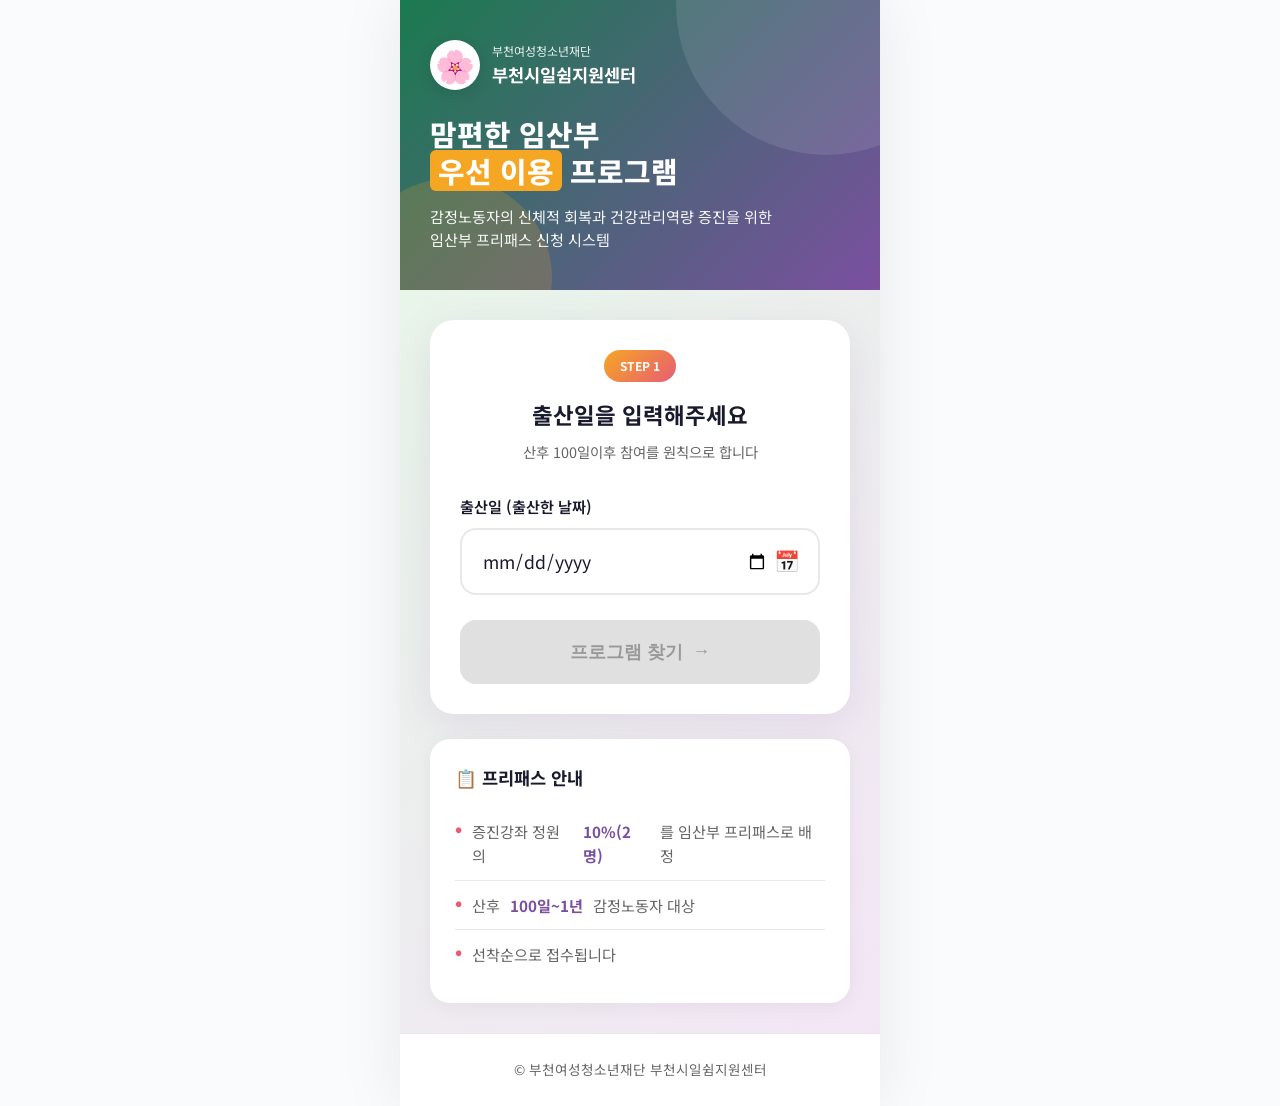
==== index.html @ 2719b1e2 "Add files via upload" ====
<!DOCTYPE html>
<html lang="ko">
<head>
    <meta charset="UTF-8">
    <meta name="viewport" content="width=device-width, initial-scale=1.0">
    <title>부천시일쉼지원센터 - 임산부 프리패스</title>
    <link rel="stylesheet" href="style.css">
    <link href="https://fonts.googleapis.com/css2?family=Noto+Sans+KR:wght@400;500;700;800&display=swap" rel="stylesheet">
</head>
<body>
    <div class="container">
        <!-- 헤더 -->
        <header class="main-header">
            <div class="logo-section">
                <div class="foundation-logo">
                    <span class="logo-icon">🌸</span>
                    <div class="logo-text">
                        <small>부천여성청소년재단</small>
                        <strong>부천시일쉼지원센터</strong>
                    </div>
                </div>
            </div>
            <h1>맘편한 임산부<br><span class="highlight">우선 이용</span> 프로그램</h1>
            <p class="subtitle">감정노동자의 신체적 회복과 건강관리역량 증진을 위한<br>임산부 프리패스 신청 시스템</p>
        </header>

        <!-- 메인 입력 -->
        <main>
            <div class="input-card">
                <div class="card-header">
                    <span class="badge">STEP 1</span>
                    <h2>출산일을 입력해주세요</h2>
                    <p class="desc">산후 100일이후 참여를 원칙으로 합니다</p>
                </div>

                <div class="date-input-group">
                    <label>출산일 (출산한 날짜)</label>
                    <input type="date" id="birthDate" class="date-input">
                    <span class="input-icon">📅</span>
                </div>

                <div id="calculated-info" class="calculated-info hidden">
                    <div class="info-box">
                        <span class="label">현재 기준 경과일</span>
                        <span class="value" id="elapsedDays">-</span>
                    </div>
                    <div class="status-message" id="statusMessage"></div>
                </div>

                <button onclick="findPrograms()" class="btn-primary" id="submitBtn" disabled>
                    <span>프로그램 찾기</span>
                    <span class="arrow">→</span>
                </button>
            </div>

            <!-- 안내사항 -->
            <div class="info-section">
                <h3>📋 프리패스 안내</h3>
                <ul class="info-list">
                    <li>증진강좌 정원의 <strong>10%(2명)</strong>를 임산부 프리패스로 배정</li>
                    <li>산후 <strong>100일~1년</strong> 감정노동자 대상</li>
                    <li>선착순으로 접수됩니다</li>
                </ul>
            </div>
        </main>

        <footer>
            <p>© 부천여성청소년재단 부천시일쉼지원센터</p>
        </footer>
    </div>

    <script src="data.js"></script>
    <script src="app.js"></script>
</body>
</html>
---- style.css ----
:root {
    /* 부천여성청소년재단 공식 컬러 */
    --primary-green: #1B7A4F;
    --primary-purple: #7B4FA0;
    --accent-orange: #F5A623;
    --accent-pink: #E85D75;
    --accent-coral: #FF6B8A;

    /* 그라데이션 */
    --gradient-main: linear-gradient(135deg, #1B7A4F 0%, #7B4FA0 100%);
    --gradient-light: linear-gradient(135deg, #E8F5E9 0%, #F3E5F5 100%);
    --gradient-warm: linear-gradient(135deg, #F5A623 0%, #E85D75 100%);

    /* 배경 */
    --bg-light: #FAFBFC;
    --white: #FFFFFF;
    --text-dark: #1A1A2E;
    --text-gray: #666666;
    --border-light: #E8E8E8;
}

* {
    margin: 0;
    padding: 0;
    box-sizing: border-box;
}

body {
    font-family: 'Noto Sans KR', -apple-system, BlinkMacSystemFont, sans-serif;
    background: var(--bg-light);
    color: var(--text-dark);
    line-height: 1.6;
    min-height: 100vh;
}

.container {
    max-width: 480px;
    margin: 0 auto;
    min-height: 100vh;
    display: flex;
    flex-direction: column;
    background: var(--white);
    box-shadow: 0 0 60px rgba(0,0,0,0.08);
}

/* 헤더 */
.main-header {
    background: var(--gradient-main);
    color: var(--white);
    padding: 40px 30px;
    position: relative;
    overflow: hidden;
}

.main-header::before {
    content: '';
    position: absolute;
    top: -50%;
    right: -20%;
    width: 300px;
    height: 300px;
    background: rgba(255,255,255,0.1);
    border-radius: 50%;
}

.main-header::after {
    content: '';
    position: absolute;
    bottom: -30%;
    left: -10%;
    width: 200px;
    height: 200px;
    background: rgba(245,166,35,0.2);
    border-radius: 50%;
}

.foundation-logo {
    display: flex;
    align-items: center;
    gap: 12px;
    margin-bottom: 25px;
    position: relative;
    z-index: 1;
}

.logo-icon {
    font-size: 2rem;
    background: var(--white);
    width: 50px;
    height: 50px;
    border-radius: 50%;
    display: flex;
    align-items: center;
    justify-content: center;
    box-shadow: 0 4px 15px rgba(0,0,0,0.1);
}

.logo-text {
    display: flex;
    flex-direction: column;
}

.logo-text small {
    font-size: 0.75rem;
    opacity: 0.9;
    font-weight: 400;
}

.logo-text strong {
    font-size: 1.1rem;
    font-weight: 700;
}

.main-header h1 {
    font-size: 1.8rem;
    font-weight: 800;
    line-height: 1.3;
    margin-bottom: 15px;
    position: relative;
    z-index: 1;
}

.highlight {
    background: var(--accent-orange);
    padding: 0 8px;
    border-radius: 6px;
    color: var(--white);
}

.subtitle {
    font-size: 0.95rem;
    opacity: 0.95;
    line-height: 1.5;
    position: relative;
    z-index: 1;
}

/* 메인 입력 카드 */
main {
    flex: 1;
    padding: 30px;
    background: var(--gradient-light);
    min-height: 400px;
}

.input-card {
    background: var(--white);
    border-radius: 24px;
    padding: 30px;
    box-shadow: 0 10px 40px rgba(123,79,160,0.12);
    margin-bottom: 25px;
}

.card-header {
    text-align: center;
    margin-bottom: 30px;
}

.badge {
    display: inline-block;
    background: var(--gradient-warm);
    color: var(--white);
    padding: 6px 16px;
    border-radius: 20px;
    font-size: 0.75rem;
    font-weight: 700;
    margin-bottom: 15px;
}

.card-header h2 {
    font-size: 1.4rem;
    color: var(--text-dark);
    margin-bottom: 8px;
}

.card-header .desc {
    color: var(--text-gray);
    font-size: 0.9rem;
}

/* 날짜 입력 */
.date-input-group {
    position: relative;
    margin-bottom: 25px;
}

.date-input-group label {
    display: block;
    font-weight: 600;
    margin-bottom: 10px;
    color: var(--text-dark);
    font-size: 0.95rem;
}

.date-input {
    width: 100%;
    padding: 18px 50px 18px 20px;
    border: 2px solid var(--border-light);
    border-radius: 16px;
    font-size: 1.1rem;
    font-family: inherit;
    color: var(--text-dark);
    background: var(--white);
    transition: all 0.3s;
    cursor: pointer;
}

.date-input:focus {
    outline: none;
    border-color: var(--primary-purple);
    box-shadow: 0 0 0 4px rgba(123,79,160,0.1);
}

.input-icon {
    position: absolute;
    right: 20px;
    bottom: 18px;
    font-size: 1.3rem;
    pointer-events: none;
}

/* 계산된 정보 */
.calculated-info {
    background: var(--gradient-light);
    border-radius: 16px;
    padding: 20px;
    margin-bottom: 25px;
    border: 2px solid transparent;
    transition: all 0.3s;
}

.calculated-info:not(.hidden) {
    border-color: var(--primary-green);
    animation: slideDown 0.3s ease;
}

@keyframes slideDown {
    from {
        opacity: 0;
        transform: translateY(-10px);
    }
    to {
        opacity: 1;
        transform: translateY(0);
    }
}

.calculated-info.hidden {
    display: none;
}

.info-box {
    display: flex;
    justify-content: space-between;
    align-items: center;
    margin-bottom: 15px;
}

.info-box .label {
    font-size: 0.9rem;
    color: var(--text-gray);
}

.info-box .value {
    font-size: 1.3rem;
    font-weight: 800;
    color: var(--primary-purple);
}

.status-message {
    padding: 12px 16px;
    border-radius: 12px;
    font-size: 0.9rem;
    font-weight: 600;
    text-align: center;
}

.status-message.eligible {
    background: #E8F5E9;
    color: var(--primary-green);
}

.status-message.not-eligible {
    background: #FFEBEE;
    color: #C62828;
}

/* 버튼 */
.btn-primary {
    width: 100%;
    padding: 20px;
    background: var(--gradient-main);
    color: var(--white);
    border: none;
    border-radius: 16px;
    font-size: 1.1rem;
    font-weight: 700;
    cursor: pointer;
    display: flex;
    align-items: center;
    justify-content: center;
    gap: 10px;
    transition: all 0.3s;
    box-shadow: 0 8px 25px rgba(27,122,79,0.3);
}

.btn-primary:hover:not(:disabled) {
    transform: translateY(-3px);
    box-shadow: 0 12px 35px rgba(27,122,79,0.4);
}

.btn-primary:disabled {
    background: #E0E0E0;
    color: #999;
    cursor: not-allowed;
    box-shadow: none;
}

.btn-primary .arrow {
    transition: transform 0.3s;
}

.btn-primary:hover:not(:disabled) .arrow {
    transform: translateX(5px);
}

/* 안내 섹션 */
.info-section {
    background: var(--white);
    border-radius: 20px;
    padding: 25px;
    box-shadow: 0 4px 20px rgba(0,0,0,0.05);
}

.info-section h3 {
    font-size: 1.1rem;
    margin-bottom: 15px;
    color: var(--text-dark);
    display: flex;
    align-items: center;
    gap: 8px;
}

.info-list {
    list-style: none;
}

.info-list li {
    padding: 12px 0;
    border-bottom: 1px solid var(--border-light);
    font-size: 0.95rem;
    color: var(--text-gray);
    display: flex;
    align-items: flex-start;
    gap: 10px;
}

.info-list li:last-child {
    border-bottom: none;
}

.info-list li::before {
    content: '•';
    color: var(--accent-pink);
    font-weight: bold;
    font-size: 1.2rem;
    line-height: 1;
}

.info-list strong {
    color: var(--primary-purple);
    font-weight: 700;
}

/* 푸터 */
footer {
    background: var(--white);
    padding: 25px;
    text-align: center;
    border-top: 1px solid var(--border-light);
}

footer p {
    font-size: 0.85rem;
    color: var(--text-gray);
}

/* 결과 페이지 스타일 */
.results-header {
    background: var(--gradient-main);
    color: var(--white);
    padding: 30px;
    position: relative;
}

.back-btn {
    background: rgba(255,255,255,0.2);
    border: none;
    color: var(--white);
    padding: 10px 20px;
    border-radius: 25px;
    font-size: 0.9rem;
    cursor: pointer;
    margin-bottom: 20px;
    display: inline-flex;
    align-items: center;
    gap: 8px;
    transition: all 0.3s;
}

.back-btn:hover {
    background: rgba(255,255,255,0.3);
}

.results-info {
    background: rgba(255,255,255,0.15);
    border-radius: 16px;
    padding: 20px;
    margin-top: 20px;
    backdrop-filter: blur(10px);
}

.results-info h2 {
    font-size: 1.3rem;
    margin-bottom: 10px;
}

.elapsed-badge {
    display: inline-block;
    background: var(--accent-orange);
    color: var(--white);
    padding: 8px 16px;
    border-radius: 20px;
    font-size: 0.9rem;
    font-weight: 700;
}

/* 프로그램 카드 */
.programs-container {
    padding: 25px;
    background: var(--gradient-light);
    min-height: 400px;
}

.program-card {
    background: var(--white);
    border-radius: 24px;
    padding: 25px;
    margin-bottom: 20px;
    box-shadow: 0 8px 30px rgba(0,0,0,0.08);
    position: relative;
    overflow: hidden;
    transition: all 0.3s;
}

.program-card::before {
    content: '';
    position: absolute;
    top: 0;
    left: 0;
    width: 5px;
    height: 100%;
    background: var(--gradient-main);
}

.program-card.available::before {
    background: var(--primary-green);
}

.program-card.unavailable::before {
    background: #E0E0E0;
}

.program-card.available {
    border: 2px solid var(--primary-green);
    box-shadow: 0 8px 30px rgba(27,122,79,0.15);
}

.program-header {
    display: flex;
    justify-content: space-between;
    align-items: flex-start;
    margin-bottom: 15px;
}

.program-number {
    background: var(--gradient-main);
    color: var(--white);
    width: 32px;
    height: 32px;
    border-radius: 50%;
    display: flex;
    align-items: center;
    justify-content: center;
    font-size: 0.85rem;
    font-weight: 700;
}

.status-tag {
    padding: 6px 14px;
    border-radius: 20px;
    font-size: 0.8rem;
    font-weight: 700;
}

.status-tag.available {
    background: #E8F5E9;
    color: var(--primary-green);
}

.status-tag.unavailable {
    background: #EEEEEE;
    color: #999;
}

.program-title {
    font-size: 1.25rem;
    font-weight: 700;
    color: var(--text-dark);
    margin-bottom: 8px;
    line-height: 1.3;
}

.program-subtitle {
    color: var(--text-gray);
    font-size: 0.9rem;
    margin-bottom: 20px;
}

/* 상세 정보 그리드 */
.details-grid {
    display: grid;
    grid-template-columns: 1fr 1fr;
    gap: 15px;
    margin-bottom: 20px;
}

.detail-item {
    background: #F8F9FA;
    padding: 15px;
    border-radius: 12px;
}

.detail-item.full-width {
    grid-column: 1 / -1;
}

.detail-label {
    font-size: 0.8rem;
    color: var(--text-gray);
    margin-bottom: 5px;
    display: flex;
    align-items: center;
    gap: 5px;
}

.detail-value {
    font-size: 0.95rem;
    font-weight: 600;
    color: var(--text-dark);
}

.detail-value.highlight {
    color: var(--accent-pink);
    font-weight: 700;
}

/* 프리패스 정보 */
.freepass-info {
    background: var(--gradient-warm);
    color: var(--white);
    padding: 15px;
    border-radius: 12px;
    margin-bottom: 20px;
    display: flex;
    align-items: center;
    gap: 12px;
}

.freepass-icon {
    font-size: 1.5rem;
}

.freepass-text {
    flex: 1;
}

.freepass-label {
    font-size: 0.85rem;
    opacity: 0.95;
}

.freepass-value {
    font-size: 1.1rem;
    font-weight: 700;
}

/* 신청 버튼 */
.apply-btn {
    display: block;
    width: 100%;
    padding: 18px;
    background: var(--gradient-main);
    color: var(--white);
    text-align: center;
    text-decoration: none;
    border-radius: 14px;
    font-weight: 700;
    font-size: 1rem;
    transition: all 0.3s;
    box-shadow: 0 6px 20px rgba(27,122,79,0.3);
}

.apply-btn:hover {
    transform: translateY(-2px);
    box-shadow: 0 10px 30px rgba(27,122,79,0.4);
}

.apply-btn.disabled {
    background: #E0E0E0;
    color: #999;
    cursor: not-allowed;
    box-shadow: none;
}

.unavailable-notice {
    background: #FFEBEE;
    color: #C62828;
    padding: 15px;
    border-radius: 12px;
    font-size: 0.9rem;
    text-align: center;
    margin-top: 15px;
}

/* 반응형 */
@media (max-width: 480px) {
    .container {
        max-width: 100%;
    }

    .main-header {
        padding: 30px 20px;
    }

    main {
        padding: 20px;
    }

    .details-grid {
        grid-template-columns: 1fr;
    }
}
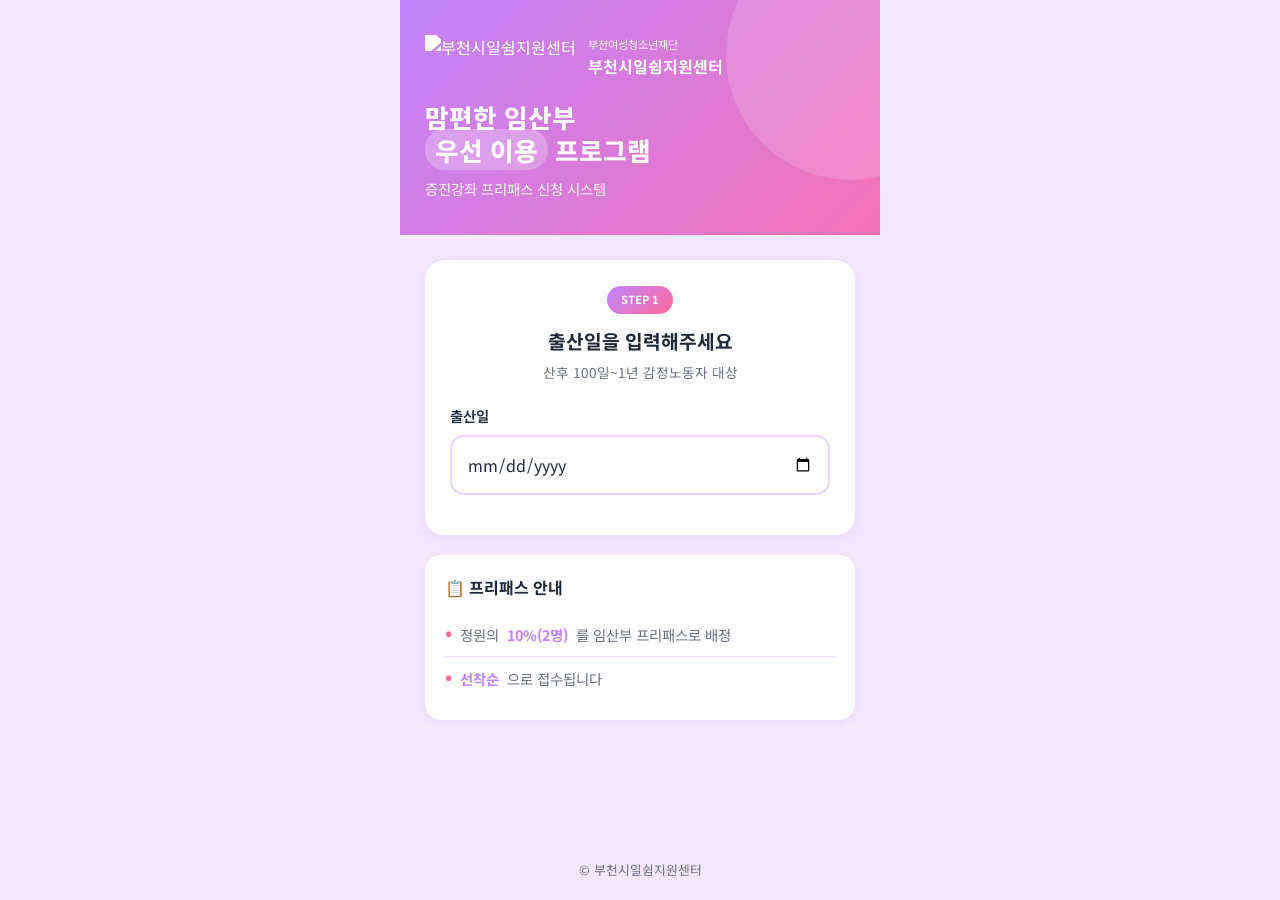
==== commit 280177b4: "Add files via upload" ====
--- a/index.html
+++ b/index.html
@@ -13,7 +13,7 @@
         <header class="main-header">
             <div class="logo-section">
                 <div class="foundation-logo">
-                    <span class="logo-icon">🌸</span>
+                    <img src="logo.png" alt="부천시일쉼지원센터" class="logo-img">
                     <div class="logo-text">
                         <small>부천여성청소년재단</small>
                         <strong>부천시일쉼지원센터</strong>
@@ -21,7 +21,7 @@
                 </div>
             </div>
             <h1>맘편한 임산부<br><span class="highlight">우선 이용</span> 프로그램</h1>
-            <p class="subtitle">감정노동자의 신체적 회복과 건강관리역량 증진을 위한<br>임산부 프리패스 신청 시스템</p>
+            <p class="subtitle">증진강좌 프리패스 신청 시스템</p>
         </header>
 
         <!-- 메인 입력 -->
@@ -30,43 +30,48 @@
                 <div class="card-header">
                     <span class="badge">STEP 1</span>
                     <h2>출산일을 입력해주세요</h2>
-                    <p class="desc">산후 100일이후 참여를 원칙으로 합니다</p>
+                    <p class="desc">산후 100일~1년 감정노동자 대상</p>
                 </div>
 
                 <div class="date-input-group">
-                    <label>출산일 (출산한 날짜)</label>
+                    <label>출산일</label>
                     <input type="date" id="birthDate" class="date-input">
-                    <span class="input-icon">📅</span>
                 </div>
 
                 <div id="calculated-info" class="calculated-info hidden">
-                    <div class="info-box">
-                        <span class="label">현재 기준 경과일</span>
-                        <span class="value" id="elapsedDays">-</span>
-                    </div>
                     <div class="status-message" id="statusMessage"></div>
                 </div>
+            </div>
 
-                <button onclick="findPrograms()" class="btn-primary" id="submitBtn" disabled>
-                    <span>프로그램 찾기</span>
-                    <span class="arrow">→</span>
-                </button>
+            <!-- 프로그램 버튼 목록 -->
+            <div id="program-buttons" class="program-buttons hidden">
+                <h3 class="section-title">📚 참여 가능한 프로그램</h3>
+                <div class="buttons-grid" id="buttonsContainer">
+                    <!-- JavaScript로 생성 -->
+                </div>
             </div>
 
             <!-- 안내사항 -->
             <div class="info-section">
                 <h3>📋 프리패스 안내</h3>
                 <ul class="info-list">
-                    <li>증진강좌 정원의 <strong>10%(2명)</strong>를 임산부 프리패스로 배정</li>
-                    <li>산후 <strong>100일~1년</strong> 감정노동자 대상</li>
-                    <li>선착순으로 접수됩니다</li>
+                    <li>정원의 <strong>10%(2명)</strong>를 임산부 프리패스로 배정</li>
+                    <li><strong>선착순</strong>으로 접수됩니다</li>
                 </ul>
             </div>
         </main>
 
         <footer>
-            <p>© 부천여성청소년재단 부천시일쉼지원센터</p>
+            <p>© 부천시일쉼지원센터</p>
         </footer>
+    </div>
+
+    <!-- 상세 정보 모달 -->
+    <div id="detail-modal" class="modal hidden">
+        <div class="modal-content">
+            <button class="close-btn" onclick="closeModal()">✕</button>
+            <div id="modal-body"></div>
+        </div>
     </div>
 
     <script src="data.js"></script>
--- a/style.css
+++ b/style.css
@@ -1,22 +1,24 @@
 :root {
-    /* 부천여성청소년재단 공식 컬러 */
-    --primary-green: #1B7A4F;
-    --primary-purple: #7B4FA0;
-    --accent-orange: #F5A623;
-    --accent-pink: #E85D75;
-    --accent-coral: #FF6B8A;
+    /* 새로운 화사한 컬러 팔레트 */
+    --lavender-light: #F3E8FF;
+    --lavender-medium: #E9D5FF;
+    --lavender-dark: #C084FC;
+    --pink-light: #FCE7F3;
+    --pink-medium: #FBCFE8;
+    --pink-dark: #FF6B9D;
+    --coral: #FF6B9D;
+    --rose: #F472B6;
+
+    /* 텍스트 */
+    --text-dark: #1F2937;
+    --text-gray: #6B7280;
+    --white: #FFFFFF;
 
     /* 그라데이션 */
-    --gradient-main: linear-gradient(135deg, #1B7A4F 0%, #7B4FA0 100%);
-    --gradient-light: linear-gradient(135deg, #E8F5E9 0%, #F3E5F5 100%);
-    --gradient-warm: linear-gradient(135deg, #F5A623 0%, #E85D75 100%);
-
-    /* 배경 */
-    --bg-light: #FAFBFC;
-    --white: #FFFFFF;
-    --text-dark: #1A1A2E;
-    --text-gray: #666666;
-    --border-light: #E8E8E8;
+    --gradient-header: linear-gradient(135deg, #C084FC 0%, #F472B6 100%);
+    --gradient-card: linear-gradient(135deg, #F3E8FF 0%, #FCE7F3 100%);
+    --gradient-button: linear-gradient(135deg, #E9D5FF 0%, #FBCFE8 100%);
+    --gradient-active: linear-gradient(135deg, #C084FC 0%, #FF6B9D 100%);
 }
 
 * {
@@ -27,7 +29,7 @@
 
 body {
     font-family: 'Noto Sans KR', -apple-system, BlinkMacSystemFont, sans-serif;
-    background: var(--bg-light);
+    background: var(--lavender-light);
     color: var(--text-dark);
     line-height: 1.6;
     min-height: 100vh;
@@ -39,15 +41,14 @@
     min-height: 100vh;
     display: flex;
     flex-direction: column;
-    background: var(--white);
-    box-shadow: 0 0 60px rgba(0,0,0,0.08);
-}
-
-/* 헤더 */
+    background: var(--lavender-light);
+}
+
+/* 헤더 - 밝은 보라/핑크 그라데이션 */
 .main-header {
-    background: var(--gradient-main);
-    color: var(--white);
-    padding: 40px 30px;
+    background: var(--gradient-header);
+    color: var(--white);
+    padding: 35px 25px;
     position: relative;
     overflow: hidden;
 }
@@ -55,339 +56,515 @@
 .main-header::before {
     content: '';
     position: absolute;
-    top: -50%;
+    top: -30%;
     right: -20%;
-    width: 300px;
-    height: 300px;
-    background: rgba(255,255,255,0.1);
+    width: 250px;
+    height: 250px;
+    background: rgba(255,255,255,0.15);
     border-radius: 50%;
 }
 
-.main-header::after {
+.foundation-logo {
+    display: flex;
+    align-items: center;
+    gap: 12px;
+    margin-bottom: 20px;
+    position: relative;
+    z-index: 1;
+}
+
+.logo-img {
+    height: 45px;
+    width: auto;
+    filter: brightness(0) invert(1);
+}
+
+.logo-text {
+    display: flex;
+    flex-direction: column;
+}
+
+.logo-text small {
+    font-size: 0.7rem;
+    opacity: 0.9;
+}
+
+.logo-text strong {
+    font-size: 1rem;
+    font-weight: 700;
+}
+
+.main-header h1 {
+    font-size: 1.6rem;
+    font-weight: 800;
+    line-height: 1.3;
+    margin-bottom: 10px;
+    position: relative;
+    z-index: 1;
+}
+
+.highlight {
+    background: rgba(255,255,255,0.25);
+    padding: 2px 10px;
+    border-radius: 20px;
+    color: var(--white);
+}
+
+.subtitle {
+    font-size: 0.9rem;
+    opacity: 0.9;
+    position: relative;
+    z-index: 1;
+}
+
+/* 메인 영역 */
+main {
+    flex: 1;
+    padding: 25px;
+}
+
+/* 입력 카드 */
+.input-card {
+    background: var(--white);
+    border-radius: 20px;
+    padding: 25px;
+    box-shadow: 0 4px 20px rgba(192,132,252,0.15);
+    margin-bottom: 20px;
+}
+
+.card-header {
+    text-align: center;
+    margin-bottom: 20px;
+}
+
+.badge {
+    display: inline-block;
+    background: var(--gradient-active);
+    color: var(--white);
+    padding: 5px 14px;
+    border-radius: 20px;
+    font-size: 0.7rem;
+    font-weight: 700;
+    margin-bottom: 12px;
+}
+
+.card-header h2 {
+    font-size: 1.2rem;
+    color: var(--text-dark);
+    margin-bottom: 6px;
+}
+
+.card-header .desc {
+    color: var(--text-gray);
+    font-size: 0.85rem;
+}
+
+/* 날짜 입력 */
+.date-input-group {
+    margin-bottom: 15px;
+}
+
+.date-input-group label {
+    display: block;
+    font-weight: 600;
+    margin-bottom: 8px;
+    color: var(--text-dark);
+    font-size: 0.9rem;
+}
+
+.date-input {
+    width: 100%;
+    padding: 15px;
+    border: 2px solid var(--lavender-medium);
+    border-radius: 14px;
+    font-size: 1rem;
+    font-family: inherit;
+    color: var(--text-dark);
+    background: var(--white);
+    transition: all 0.3s;
+    cursor: pointer;
+}
+
+.date-input:focus {
+    outline: none;
+    border-color: var(--lavender-dark);
+    box-shadow: 0 0 0 4px rgba(192,132,252,0.1);
+}
+
+/* 상태 메시지 */
+.calculated-info {
+    margin-top: 15px;
+}
+
+.calculated-info.hidden {
+    display: none;
+}
+
+.status-message {
+    padding: 12px 16px;
+    border-radius: 12px;
+    font-size: 0.9rem;
+    font-weight: 600;
+    text-align: center;
+}
+
+.status-message.eligible {
+    background: #ECFDF5;
+    color: #059669;
+}
+
+.status-message.not-eligible {
+    background: #FEF2F2;
+    color: #DC2626;
+}
+
+/* 프로그램 버튼 목록 */
+.program-buttons {
+    margin-bottom: 20px;
+}
+
+.program-buttons.hidden {
+    display: none;
+}
+
+.section-title {
+    font-size: 1.1rem;
+    color: var(--text-dark);
+    margin-bottom: 15px;
+    font-weight: 700;
+}
+
+.buttons-grid {
+    display: flex;
+    flex-direction: column;
+    gap: 12px;
+}
+
+/* 프로그램 버튼 - 라벤더/핑크 톤 */
+.program-btn {
+    background: var(--gradient-card);
+    border: none;
+    border-radius: 16px;
+    padding: 18px 20px;
+    text-align: left;
+    cursor: pointer;
+    transition: all 0.3s;
+    box-shadow: 0 2px 10px rgba(192,132,252,0.1);
+    position: relative;
+    overflow: hidden;
+}
+
+.program-btn:hover {
+    transform: translateY(-2px);
+    box-shadow: 0 8px 25px rgba(192,132,252,0.2);
+    background: linear-gradient(135deg, #E9D5FF 0%, #FCE7F3 100%);
+}
+
+.program-btn::before {
     content: '';
     position: absolute;
-    bottom: -30%;
-    left: -10%;
-    width: 200px;
-    height: 200px;
-    background: rgba(245,166,35,0.2);
+    left: 0;
+    top: 0;
+    width: 4px;
+    height: 100%;
+    background: var(--gradient-active);
+}
+
+.program-btn.available::before {
+    background: #10B981;
+}
+
+.program-btn.not-available::before {
+    background: #9CA3AF;
+}
+
+.program-btn.not-available {
+    opacity: 0.6;
+}
+
+.btn-header {
+    display: flex;
+    justify-content: space-between;
+    align-items: center;
+    margin-bottom: 8px;
+}
+
+.btn-number {
+    background: var(--gradient-active);
+    color: var(--white);
+    width: 26px;
+    height: 26px;
     border-radius: 50%;
-}
-
-.foundation-logo {
-    display: flex;
-    align-items: center;
-    gap: 12px;
-    margin-bottom: 25px;
-    position: relative;
-    z-index: 1;
-}
-
-.logo-icon {
-    font-size: 2rem;
+    display: flex;
+    align-items: center;
+    justify-content: center;
+    font-size: 0.8rem;
+    font-weight: 700;
+}
+
+.btn-status {
+    font-size: 0.75rem;
+    padding: 4px 10px;
+    border-radius: 12px;
+    font-weight: 600;
+}
+
+.btn-status.available {
+    background: #D1FAE5;
+    color: #059669;
+}
+
+.btn-status.not-available {
+    background: #F3F4F6;
+    color: #9CA3AF;
+}
+
+.btn-title {
+    font-size: 1.05rem;
+    font-weight: 700;
+    color: var(--text-dark);
+    margin-bottom: 6px;
+    line-height: 1.3;
+}
+
+.btn-meta {
+    display: flex;
+    gap: 15px;
+    font-size: 0.85rem;
+    color: var(--text-gray);
+}
+
+.btn-meta span {
+    display: flex;
+    align-items: center;
+    gap: 4px;
+}
+
+/* 안내 섹션 */
+.info-section {
     background: var(--white);
-    width: 50px;
-    height: 50px;
-    border-radius: 50%;
+    border-radius: 16px;
+    padding: 20px;
+    box-shadow: 0 2px 10px rgba(0,0,0,0.05);
+}
+
+.info-section h3 {
+    font-size: 1rem;
+    margin-bottom: 12px;
+    color: var(--text-dark);
+    font-weight: 700;
+}
+
+.info-list {
+    list-style: none;
+}
+
+.info-list li {
+    padding: 10px 0;
+    border-bottom: 1px solid var(--lavender-medium);
+    font-size: 0.9rem;
+    color: var(--text-gray);
+    display: flex;
+    align-items: flex-start;
+    gap: 8px;
+}
+
+.info-list li:last-child {
+    border-bottom: none;
+}
+
+.info-list li::before {
+    content: '•';
+    color: var(--pink-dark);
+    font-weight: bold;
+    font-size: 1.2rem;
+    line-height: 1;
+}
+
+.info-list strong {
+    color: var(--lavender-dark);
+    font-weight: 700;
+}
+
+/* 푸터 */
+footer {
+    padding: 20px;
+    text-align: center;
+}
+
+footer p {
+    font-size: 0.8rem;
+    color: var(--text-gray);
+}
+
+/* 모달 */
+.modal {
+    position: fixed;
+    top: 0;
+    left: 0;
+    width: 100%;
+    height: 100%;
+    background: rgba(0,0,0,0.5);
     display: flex;
     align-items: center;
     justify-content: center;
-    box-shadow: 0 4px 15px rgba(0,0,0,0.1);
-}
-
-.logo-text {
-    display: flex;
-    flex-direction: column;
-}
-
-.logo-text small {
-    font-size: 0.75rem;
-    opacity: 0.9;
-    font-weight: 400;
-}
-
-.logo-text strong {
-    font-size: 1.1rem;
-    font-weight: 700;
-}
-
-.main-header h1 {
-    font-size: 1.8rem;
-    font-weight: 800;
-    line-height: 1.3;
-    margin-bottom: 15px;
-    position: relative;
-    z-index: 1;
-}
-
-.highlight {
-    background: var(--accent-orange);
-    padding: 0 8px;
-    border-radius: 6px;
-    color: var(--white);
-}
-
-.subtitle {
-    font-size: 0.95rem;
-    opacity: 0.95;
-    line-height: 1.5;
-    position: relative;
-    z-index: 1;
-}
-
-/* 메인 입력 카드 */
-main {
-    flex: 1;
-    padding: 30px;
-    background: var(--gradient-light);
-    min-height: 400px;
-}
-
-.input-card {
+    z-index: 1000;
+    padding: 20px;
+}
+
+.modal.hidden {
+    display: none;
+}
+
+.modal-content {
     background: var(--white);
     border-radius: 24px;
     padding: 30px;
-    box-shadow: 0 10px 40px rgba(123,79,160,0.12);
-    margin-bottom: 25px;
-}
-
-.card-header {
-    text-align: center;
-    margin-bottom: 30px;
-}
-
-.badge {
+    max-width: 400px;
+    width: 100%;
+    max-height: 80vh;
+    overflow-y: auto;
+    position: relative;
+    box-shadow: 0 20px 60px rgba(0,0,0,0.3);
+}
+
+.close-btn {
+    position: absolute;
+    top: 15px;
+    right: 15px;
+    background: var(--lavender-light);
+    border: none;
+    width: 36px;
+    height: 36px;
+    border-radius: 50%;
+    font-size: 1.2rem;
+    cursor: pointer;
+    display: flex;
+    align-items: center;
+    justify-content: center;
+    transition: all 0.2s;
+}
+
+.close-btn:hover {
+    background: var(--lavender-medium);
+}
+
+/* 모달 내 프로그램 상세 */
+.detail-header {
+    margin-bottom: 20px;
+}
+
+.detail-number {
     display: inline-block;
-    background: var(--gradient-warm);
-    color: var(--white);
-    padding: 6px 16px;
-    border-radius: 20px;
-    font-size: 0.75rem;
-    font-weight: 700;
-    margin-bottom: 15px;
-}
-
-.card-header h2 {
-    font-size: 1.4rem;
-    color: var(--text-dark);
-    margin-bottom: 8px;
-}
-
-.card-header .desc {
-    color: var(--text-gray);
-    font-size: 0.9rem;
-}
-
-/* 날짜 입력 */
-.date-input-group {
-    position: relative;
-    margin-bottom: 25px;
-}
-
-.date-input-group label {
-    display: block;
-    font-weight: 600;
-    margin-bottom: 10px;
-    color: var(--text-dark);
-    font-size: 0.95rem;
-}
-
-.date-input {
-    width: 100%;
-    padding: 18px 50px 18px 20px;
-    border: 2px solid var(--border-light);
-    border-radius: 16px;
-    font-size: 1.1rem;
-    font-family: inherit;
-    color: var(--text-dark);
-    background: var(--white);
-    transition: all 0.3s;
-    cursor: pointer;
-}
-
-.date-input:focus {
-    outline: none;
-    border-color: var(--primary-purple);
-    box-shadow: 0 0 0 4px rgba(123,79,160,0.1);
-}
-
-.input-icon {
-    position: absolute;
-    right: 20px;
-    bottom: 18px;
-    font-size: 1.3rem;
-    pointer-events: none;
-}
-
-/* 계산된 정보 */
-.calculated-info {
-    background: var(--gradient-light);
-    border-radius: 16px;
-    padding: 20px;
-    margin-bottom: 25px;
-    border: 2px solid transparent;
-    transition: all 0.3s;
-}
-
-.calculated-info:not(.hidden) {
-    border-color: var(--primary-green);
-    animation: slideDown 0.3s ease;
-}
-
-@keyframes slideDown {
-    from {
-        opacity: 0;
-        transform: translateY(-10px);
-    }
-    to {
-        opacity: 1;
-        transform: translateY(0);
-    }
-}
-
-.calculated-info.hidden {
-    display: none;
-}
-
-.info-box {
-    display: flex;
-    justify-content: space-between;
-    align-items: center;
-    margin-bottom: 15px;
-}
-
-.info-box .label {
-    font-size: 0.9rem;
-    color: var(--text-gray);
-}
-
-.info-box .value {
+    background: var(--gradient-active);
+    color: var(--white);
+    width: 32px;
+    height: 32px;
+    border-radius: 50%;
+    display: flex;
+    align-items: center;
+    justify-content: center;
+    font-size: 0.9rem;
+    font-weight: 700;
+    margin-bottom: 12px;
+}
+
+.detail-title {
     font-size: 1.3rem;
     font-weight: 800;
-    color: var(--primary-purple);
-}
-
-.status-message {
-    padding: 12px 16px;
+    color: var(--text-dark);
+    margin-bottom: 8px;
+    line-height: 1.3;
+}
+
+.detail-desc {
+    color: var(--text-gray);
+    font-size: 0.95rem;
+}
+
+.detail-info {
+    display: grid;
+    gap: 12px;
+    margin-bottom: 20px;
+}
+
+.info-row {
+    background: var(--lavender-light);
+    padding: 15px;
     border-radius: 12px;
-    font-size: 0.9rem;
+}
+
+.info-label {
+    font-size: 0.8rem;
+    color: var(--text-gray);
+    margin-bottom: 4px;
+    display: flex;
+    align-items: center;
+    gap: 6px;
+}
+
+.info-value {
+    font-size: 0.95rem;
     font-weight: 600;
+    color: var(--text-dark);
+}
+
+.info-value.highlight {
+    color: var(--pink-dark);
+    font-weight: 700;
+}
+
+.freepass-box {
+    background: var(--gradient-active);
+    color: var(--white);
+    padding: 18px;
+    border-radius: 14px;
+    margin-bottom: 20px;
     text-align: center;
 }
 
-.status-message.eligible {
-    background: #E8F5E9;
-    color: var(--primary-green);
-}
-
-.status-message.not-eligible {
-    background: #FFEBEE;
-    color: #C62828;
-}
-
-/* 버튼 */
-.btn-primary {
+.freepass-label {
+    font-size: 0.85rem;
+    opacity: 0.95;
+    margin-bottom: 4px;
+}
+
+.freepass-value {
+    font-size: 1.2rem;
+    font-weight: 800;
+}
+
+.apply-btn {
+    display: block;
     width: 100%;
-    padding: 20px;
-    background: var(--gradient-main);
-    color: var(--white);
-    border: none;
-    border-radius: 16px;
-    font-size: 1.1rem;
-    font-weight: 700;
-    cursor: pointer;
-    display: flex;
-    align-items: center;
-    justify-content: center;
-    gap: 10px;
+    padding: 16px;
+    background: var(--gradient-active);
+    color: var(--white);
+    text-align: center;
+    text-decoration: none;
+    border-radius: 14px;
+    font-weight: 700;
+    font-size: 1rem;
     transition: all 0.3s;
-    box-shadow: 0 8px 25px rgba(27,122,79,0.3);
-}
-
-.btn-primary:hover:not(:disabled) {
-    transform: translateY(-3px);
-    box-shadow: 0 12px 35px rgba(27,122,79,0.4);
-}
-
-.btn-primary:disabled {
-    background: #E0E0E0;
-    color: #999;
-    cursor: not-allowed;
-    box-shadow: none;
-}
-
-.btn-primary .arrow {
-    transition: transform 0.3s;
-}
-
-.btn-primary:hover:not(:disabled) .arrow {
-    transform: translateX(5px);
-}
-
-/* 안내 섹션 */
-.info-section {
-    background: var(--white);
-    border-radius: 20px;
-    padding: 25px;
-    box-shadow: 0 4px 20px rgba(0,0,0,0.05);
-}
-
-.info-section h3 {
-    font-size: 1.1rem;
-    margin-bottom: 15px;
-    color: var(--text-dark);
-    display: flex;
-    align-items: center;
-    gap: 8px;
-}
-
-.info-list {
-    list-style: none;
-}
-
-.info-list li {
-    padding: 12px 0;
-    border-bottom: 1px solid var(--border-light);
-    font-size: 0.95rem;
-    color: var(--text-gray);
-    display: flex;
-    align-items: flex-start;
-    gap: 10px;
-}
-
-.info-list li:last-child {
-    border-bottom: none;
-}
-
-.info-list li::before {
-    content: '•';
-    color: var(--accent-pink);
-    font-weight: bold;
-    font-size: 1.2rem;
-    line-height: 1;
-}
-
-.info-list strong {
-    color: var(--primary-purple);
-    font-weight: 700;
-}
-
-/* 푸터 */
-footer {
-    background: var(--white);
-    padding: 25px;
+}
+
+.apply-btn:hover {
+    transform: translateY(-2px);
+    box-shadow: 0 8px 25px rgba(255,107,157,0.4);
+}
+
+.notice-box {
+    background: #FEF2F2;
+    color: #DC2626;
+    padding: 15px;
+    border-radius: 12px;
+    font-size: 0.9rem;
     text-align: center;
-    border-top: 1px solid var(--border-light);
-}
-
-footer p {
-    font-size: 0.85rem;
-    color: var(--text-gray);
 }
 
 /* 결과 페이지 스타일 */
 .results-header {
-    background: var(--gradient-main);
+    background: var(--gradient-header);
     color: var(--white);
     padding: 30px;
     position: relative;
@@ -435,202 +612,10 @@
     font-weight: 700;
 }
 
-/* 프로그램 카드 */
 .programs-container {
     padding: 25px;
     background: var(--gradient-light);
     min-height: 400px;
-}
-
-.program-card {
-    background: var(--white);
-    border-radius: 24px;
-    padding: 25px;
-    margin-bottom: 20px;
-    box-shadow: 0 8px 30px rgba(0,0,0,0.08);
-    position: relative;
-    overflow: hidden;
-    transition: all 0.3s;
-}
-
-.program-card::before {
-    content: '';
-    position: absolute;
-    top: 0;
-    left: 0;
-    width: 5px;
-    height: 100%;
-    background: var(--gradient-main);
-}
-
-.program-card.available::before {
-    background: var(--primary-green);
-}
-
-.program-card.unavailable::before {
-    background: #E0E0E0;
-}
-
-.program-card.available {
-    border: 2px solid var(--primary-green);
-    box-shadow: 0 8px 30px rgba(27,122,79,0.15);
-}
-
-.program-header {
-    display: flex;
-    justify-content: space-between;
-    align-items: flex-start;
-    margin-bottom: 15px;
-}
-
-.program-number {
-    background: var(--gradient-main);
-    color: var(--white);
-    width: 32px;
-    height: 32px;
-    border-radius: 50%;
-    display: flex;
-    align-items: center;
-    justify-content: center;
-    font-size: 0.85rem;
-    font-weight: 700;
-}
-
-.status-tag {
-    padding: 6px 14px;
-    border-radius: 20px;
-    font-size: 0.8rem;
-    font-weight: 700;
-}
-
-.status-tag.available {
-    background: #E8F5E9;
-    color: var(--primary-green);
-}
-
-.status-tag.unavailable {
-    background: #EEEEEE;
-    color: #999;
-}
-
-.program-title {
-    font-size: 1.25rem;
-    font-weight: 700;
-    color: var(--text-dark);
-    margin-bottom: 8px;
-    line-height: 1.3;
-}
-
-.program-subtitle {
-    color: var(--text-gray);
-    font-size: 0.9rem;
-    margin-bottom: 20px;
-}
-
-/* 상세 정보 그리드 */
-.details-grid {
-    display: grid;
-    grid-template-columns: 1fr 1fr;
-    gap: 15px;
-    margin-bottom: 20px;
-}
-
-.detail-item {
-    background: #F8F9FA;
-    padding: 15px;
-    border-radius: 12px;
-}
-
-.detail-item.full-width {
-    grid-column: 1 / -1;
-}
-
-.detail-label {
-    font-size: 0.8rem;
-    color: var(--text-gray);
-    margin-bottom: 5px;
-    display: flex;
-    align-items: center;
-    gap: 5px;
-}
-
-.detail-value {
-    font-size: 0.95rem;
-    font-weight: 600;
-    color: var(--text-dark);
-}
-
-.detail-value.highlight {
-    color: var(--accent-pink);
-    font-weight: 700;
-}
-
-/* 프리패스 정보 */
-.freepass-info {
-    background: var(--gradient-warm);
-    color: var(--white);
-    padding: 15px;
-    border-radius: 12px;
-    margin-bottom: 20px;
-    display: flex;
-    align-items: center;
-    gap: 12px;
-}
-
-.freepass-icon {
-    font-size: 1.5rem;
-}
-
-.freepass-text {
-    flex: 1;
-}
-
-.freepass-label {
-    font-size: 0.85rem;
-    opacity: 0.95;
-}
-
-.freepass-value {
-    font-size: 1.1rem;
-    font-weight: 700;
-}
-
-/* 신청 버튼 */
-.apply-btn {
-    display: block;
-    width: 100%;
-    padding: 18px;
-    background: var(--gradient-main);
-    color: var(--white);
-    text-align: center;
-    text-decoration: none;
-    border-radius: 14px;
-    font-weight: 700;
-    font-size: 1rem;
-    transition: all 0.3s;
-    box-shadow: 0 6px 20px rgba(27,122,79,0.3);
-}
-
-.apply-btn:hover {
-    transform: translateY(-2px);
-    box-shadow: 0 10px 30px rgba(27,122,79,0.4);
-}
-
-.apply-btn.disabled {
-    background: #E0E0E0;
-    color: #999;
-    cursor: not-allowed;
-    box-shadow: none;
-}
-
-.unavailable-notice {
-    background: #FFEBEE;
-    color: #C62828;
-    padding: 15px;
-    border-radius: 12px;
-    font-size: 0.9rem;
-    text-align: center;
-    margin-top: 15px;
 }
 
 /* 반응형 */
@@ -646,8 +631,4 @@
     main {
         padding: 20px;
     }
-
-    .details-grid {
-        grid-template-columns: 1fr;
-    }
 }
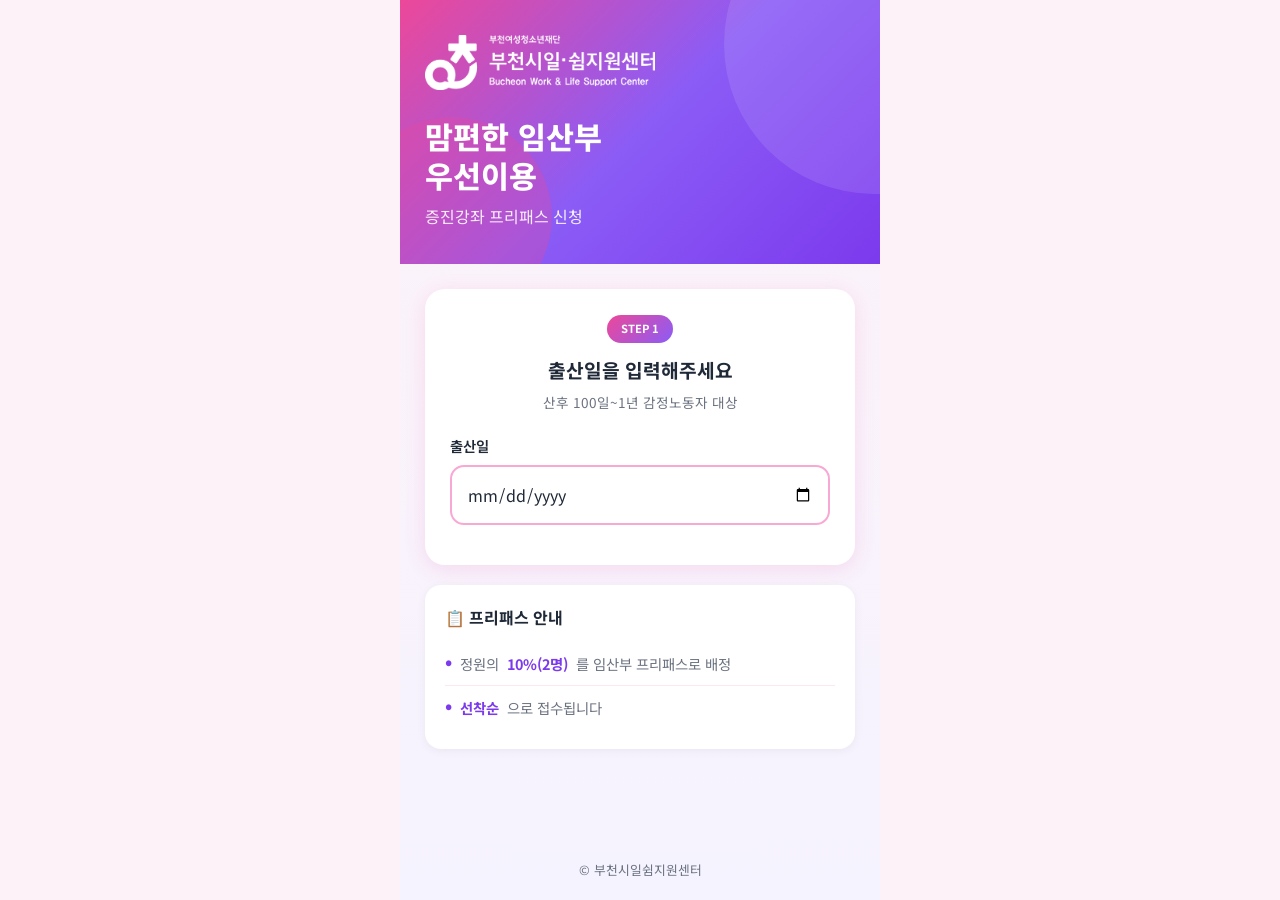
==== commit fc71151a: "Add files via upload" ====
--- a/index.html
+++ b/index.html
@@ -12,16 +12,10 @@
         <!-- 헤더 -->
         <header class="main-header">
             <div class="logo-section">
-                <div class="foundation-logo">
-                    <img src="logo.png" alt="부천시일쉼지원센터" class="logo-img">
-                    <div class="logo-text">
-                        <small>부천여성청소년재단</small>
-                        <strong>부천시일쉼지원센터</strong>
-                    </div>
-                </div>
+                <img src="logo.png" alt="부천시일쉼지원센터" class="logo-img-header">
             </div>
-            <h1>맘편한 임산부<br><span class="highlight">우선 이용</span> 프로그램</h1>
-            <p class="subtitle">증진강좌 프리패스 신청 시스템</p>
+            <h1>맘편한 임산부<br>우선이용</h1>
+            <p class="subtitle">증진강좌 프리패스 신청</p>
         </header>
 
         <!-- 메인 입력 -->
--- a/style.css
+++ b/style.css
@@ -1,24 +1,25 @@
 :root {
-    /* 새로운 화사한 컬러 팔레트 */
-    --lavender-light: #F3E8FF;
-    --lavender-medium: #E9D5FF;
-    --lavender-dark: #C084FC;
+    /* 핑크 → 보라 그라데이션 컬러 팔레트 */
     --pink-light: #FCE7F3;
-    --pink-medium: #FBCFE8;
-    --pink-dark: #FF6B9D;
-    --coral: #FF6B9D;
-    --rose: #F472B6;
-
-    /* 텍스트 */
+    --pink-medium: #F9A8D4;
+    --pink-dark: #EC4899;
+    --purple-light: #E9D5FF;
+    --purple-medium: #C084FC;
+    --purple-dark: #7C3AED;
+    --violet: #8B5CF6;
+
+    /* 배경 */
+    --bg-pink: #FDF2F8;
+    --bg-lavender: #F5F3FF;
+    --white: #FFFFFF;
     --text-dark: #1F2937;
     --text-gray: #6B7280;
-    --white: #FFFFFF;
-
-    /* 그라데이션 */
-    --gradient-header: linear-gradient(135deg, #C084FC 0%, #F472B6 100%);
-    --gradient-card: linear-gradient(135deg, #F3E8FF 0%, #FCE7F3 100%);
-    --gradient-button: linear-gradient(135deg, #E9D5FF 0%, #FBCFE8 100%);
-    --gradient-active: linear-gradient(135deg, #C084FC 0%, #FF6B9D 100%);
+
+    /* 그라데이션 - 핑크에서 보라로 */
+    --gradient-header: linear-gradient(135deg, #EC4899 0%, #8B5CF6 50%, #7C3AED 100%);
+    --gradient-card: linear-gradient(135deg, #FCE7F3 0%, #F5F3FF 50%, #E9D5FF 100%);
+    --gradient-button: linear-gradient(135deg, #F9A8D4 0%, #C084FC 100%);
+    --gradient-active: linear-gradient(135deg, #EC4899 0%, #8B5CF6 100%);
 }
 
 * {
@@ -29,7 +30,7 @@
 
 body {
     font-family: 'Noto Sans KR', -apple-system, BlinkMacSystemFont, sans-serif;
-    background: var(--lavender-light);
+    background: var(--bg-pink);
     color: var(--text-dark);
     line-height: 1.6;
     min-height: 100vh;
@@ -41,10 +42,10 @@
     min-height: 100vh;
     display: flex;
     flex-direction: column;
-    background: var(--lavender-light);
-}
-
-/* 헤더 - 밝은 보라/핑크 그라데이션 */
+    background: linear-gradient(180deg, var(--bg-pink) 0%, var(--bg-lavender) 100%);
+}
+
+/* 헤더 - 핑크에서 보라로 */
 .main-header {
     background: var(--gradient-header);
     color: var(--white);
@@ -56,65 +57,52 @@
 .main-header::before {
     content: '';
     position: absolute;
-    top: -30%;
-    right: -20%;
-    width: 250px;
-    height: 250px;
-    background: rgba(255,255,255,0.15);
+    top: -40%;
+    right: -30%;
+    width: 300px;
+    height: 300px;
+    background: rgba(255,255,255,0.1);
     border-radius: 50%;
 }
 
-.foundation-logo {
-    display: flex;
-    align-items: center;
-    gap: 12px;
+.main-header::after {
+    content: '';
+    position: absolute;
+    bottom: -20%;
+    left: -10%;
+    width: 200px;
+    height: 200px;
+    background: rgba(236,72,153,0.3);
+    border-radius: 50%;
+}
+
+.logo-section {
     margin-bottom: 20px;
     position: relative;
     z-index: 1;
 }
 
-.logo-img {
-    height: 45px;
+.logo-img-header {
+    height: 55px;
     width: auto;
     filter: brightness(0) invert(1);
 }
 
-.logo-text {
-    display: flex;
-    flex-direction: column;
-}
-
-.logo-text small {
-    font-size: 0.7rem;
-    opacity: 0.9;
-}
-
-.logo-text strong {
-    font-size: 1rem;
-    font-weight: 700;
-}
-
 .main-header h1 {
-    font-size: 1.6rem;
+    font-size: 1.9rem;
     font-weight: 800;
     line-height: 1.3;
-    margin-bottom: 10px;
+    margin-bottom: 8px;
     position: relative;
     z-index: 1;
 }
 
-.highlight {
-    background: rgba(255,255,255,0.25);
-    padding: 2px 10px;
-    border-radius: 20px;
-    color: var(--white);
-}
-
 .subtitle {
-    font-size: 0.9rem;
+    font-size: 1rem;
     opacity: 0.9;
     position: relative;
     z-index: 1;
+    margin-top: 5px;
 }
 
 /* 메인 영역 */
@@ -128,7 +116,7 @@
     background: var(--white);
     border-radius: 20px;
     padding: 25px;
-    box-shadow: 0 4px 20px rgba(192,132,252,0.15);
+    box-shadow: 0 4px 20px rgba(236,72,153,0.15);
     margin-bottom: 20px;
 }
 
@@ -175,7 +163,7 @@
 .date-input {
     width: 100%;
     padding: 15px;
-    border: 2px solid var(--lavender-medium);
+    border: 2px solid var(--pink-medium);
     border-radius: 14px;
     font-size: 1rem;
     font-family: inherit;
@@ -187,8 +175,8 @@
 
 .date-input:focus {
     outline: none;
-    border-color: var(--lavender-dark);
-    box-shadow: 0 0 0 4px rgba(192,132,252,0.1);
+    border-color: var(--purple-dark);
+    box-shadow: 0 0 0 4px rgba(139,92,246,0.1);
 }
 
 /* 상태 메시지 */
@@ -240,7 +228,7 @@
     gap: 12px;
 }
 
-/* 프로그램 버튼 - 라벤더/핑크 톤 */
+/* 프로그램 버튼 - 핑크→보라 그라데이션 */
 .program-btn {
     background: var(--gradient-card);
     border: none;
@@ -249,15 +237,15 @@
     text-align: left;
     cursor: pointer;
     transition: all 0.3s;
-    box-shadow: 0 2px 10px rgba(192,132,252,0.1);
+    box-shadow: 0 2px 10px rgba(236,72,153,0.1);
     position: relative;
     overflow: hidden;
 }
 
 .program-btn:hover {
     transform: translateY(-2px);
-    box-shadow: 0 8px 25px rgba(192,132,252,0.2);
-    background: linear-gradient(135deg, #E9D5FF 0%, #FCE7F3 100%);
+    box-shadow: 0 8px 25px rgba(139,92,246,0.2);
+    background: linear-gradient(135deg, #F9A8D4 0%, #E9D5FF 50%, #C084FC 100%);
 }
 
 .program-btn::before {
@@ -271,7 +259,7 @@
 }
 
 .program-btn.available::before {
-    background: #10B981;
+    background: linear-gradient(180deg, #10B981 0%, #059669 100%);
 }
 
 .program-btn.not-available::before {
@@ -361,7 +349,7 @@
 
 .info-list li {
     padding: 10px 0;
-    border-bottom: 1px solid var(--lavender-medium);
+    border-bottom: 1px solid var(--pink-light);
     font-size: 0.9rem;
     color: var(--text-gray);
     display: flex;
@@ -375,14 +363,14 @@
 
 .info-list li::before {
     content: '•';
-    color: var(--pink-dark);
+    color: var(--purple-dark);
     font-weight: bold;
     font-size: 1.2rem;
     line-height: 1;
 }
 
 .info-list strong {
-    color: var(--lavender-dark);
+    color: var(--purple-dark);
     font-weight: 700;
 }
 
@@ -432,7 +420,7 @@
     position: absolute;
     top: 15px;
     right: 15px;
-    background: var(--lavender-light);
+    background: var(--bg-pink);
     border: none;
     width: 36px;
     height: 36px;
@@ -446,7 +434,7 @@
 }
 
 .close-btn:hover {
-    background: var(--lavender-medium);
+    background: var(--pink-medium);
 }
 
 /* 모달 내 프로그램 상세 */
@@ -489,7 +477,7 @@
 }
 
 .info-row {
-    background: var(--lavender-light);
+    background: linear-gradient(135deg, var(--pink-light) 0%, var(--purple-light) 100%);
     padding: 15px;
     border-radius: 12px;
 }
@@ -510,7 +498,7 @@
 }
 
 .info-value.highlight {
-    color: var(--pink-dark);
+    color: var(--purple-dark);
     font-weight: 700;
 }
 
@@ -550,7 +538,7 @@
 
 .apply-btn:hover {
     transform: translateY(-2px);
-    box-shadow: 0 8px 25px rgba(255,107,157,0.4);
+    box-shadow: 0 8px 25px rgba(139,92,246,0.4);
 }
 
 .notice-box {
@@ -598,13 +586,14 @@
 }
 
 .results-info h2 {
-    font-size: 1.3rem;
+    font-size: 1.2rem;
     margin-bottom: 10px;
+    font-weight: 600;
 }
 
 .elapsed-badge {
     display: inline-block;
-    background: var(--accent-orange);
+    background: var(--pink-medium);
     color: var(--white);
     padding: 8px 16px;
     border-radius: 20px;
@@ -614,7 +603,7 @@
 
 .programs-container {
     padding: 25px;
-    background: var(--gradient-light);
+    background: linear-gradient(180deg, var(--bg-pink) 0%, var(--bg-lavender) 100%);
     min-height: 400px;
 }
 
@@ -628,7 +617,15 @@
         padding: 30px 20px;
     }
 
+    .main-header h1 {
+        font-size: 1.7rem;
+    }
+
     main {
         padding: 20px;
     }
+
+    .logo-img-header {
+        height: 45px;
+    }
 }
